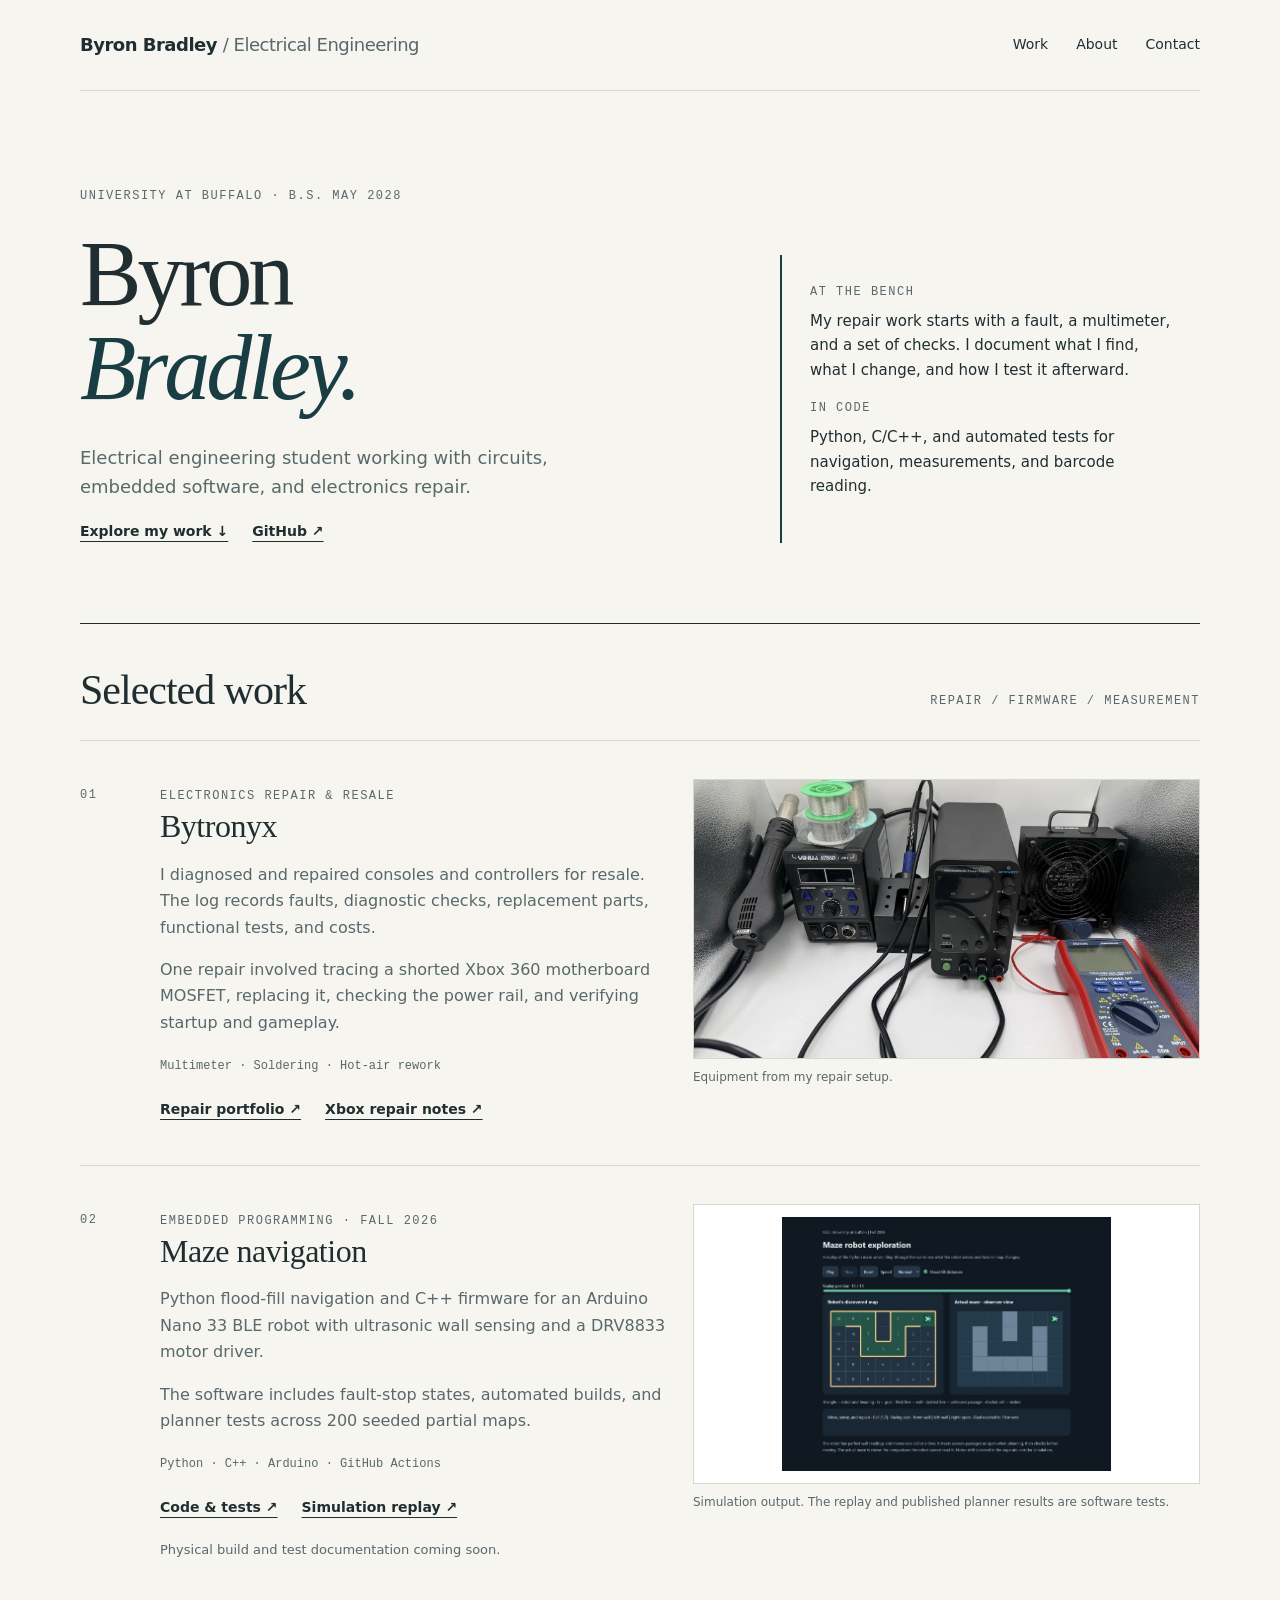
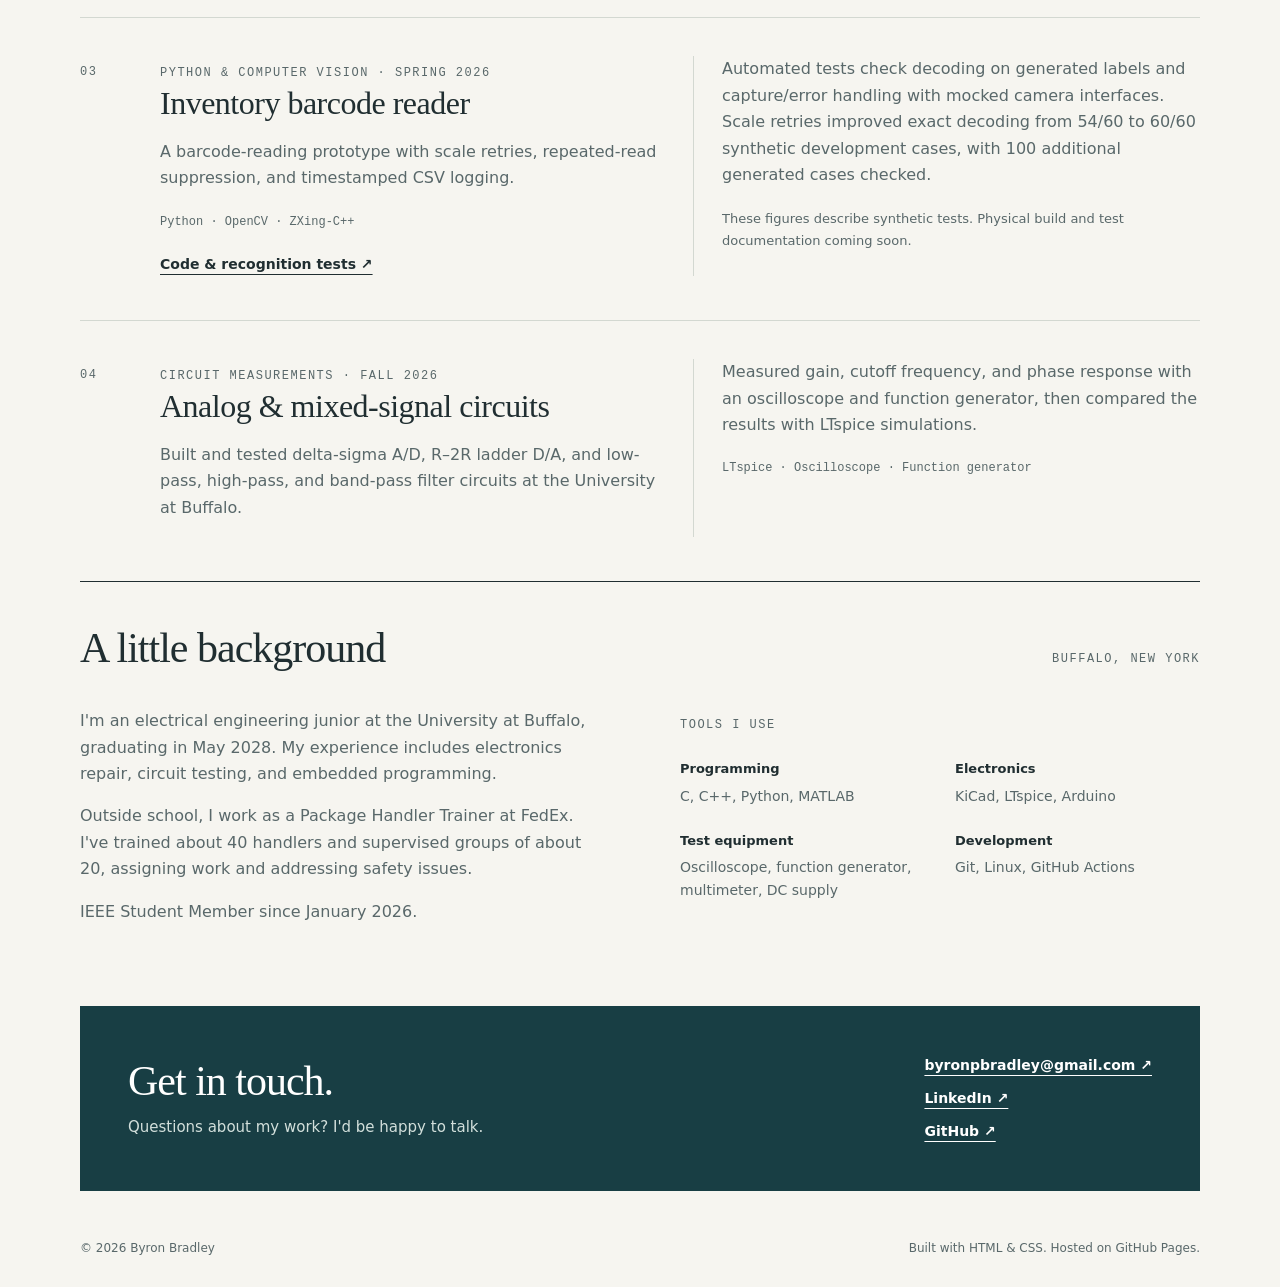
==== index.html @ ea492593 "Build personal engineering portfolio" ====
<!doctype html>
<html lang="en">
<head>
<meta charset="utf-8"><meta name="viewport" content="width=device-width,initial-scale=1">
<title>Byron Bradley | Electrical Engineering</title>
<meta name="description" content="Electrical engineering student at the University at Buffalo. Electronics repair, embedded programming, and circuit testing.">
<meta name="theme-color" content="#183e44">
<link rel="canonical" href="https://byronbradley.me/">
<link rel="icon" href="data:image/svg+xml,%3Csvg xmlns='http://www.w3.org/2000/svg' viewBox='0 0 64 64'%3E%3Crect width='64' height='64' rx='12' fill='%23183e44'/%3E%3Ctext x='10' y='44' font-family='Georgia' font-size='34' fill='%23f7f5ee'%3EBB%3C/text%3E%3C/svg%3E">
<style>
:root{--paper:#f6f5f0;--ink:#202e31;--muted:#59686a;--accent:#183e44;--line:#d3d8d1;--wash:#e7ebe3}*{box-sizing:border-box}html{scroll-behavior:smooth;scroll-padding-top:28px}body{margin:0;background:var(--paper);color:var(--ink);font:17px/1.65 system-ui,-apple-system,BlinkMacSystemFont,"Segoe UI",sans-serif}a{color:inherit;text-underline-offset:5px}a:hover{color:#477976}a:focus-visible{outline:3px solid #a26820;outline-offset:5px}img{max-width:100%;display:block}main,header,footer{width:min(1120px,calc(100% - 80px));margin:auto}.skip{position:absolute;top:-100px}.skip:focus{top:5px;background:white;padding:10px;z-index:9}header{display:flex;align-items:center;justify-content:space-between;padding:30px 0;border-bottom:1px solid var(--line)}.brand{text-decoration:none;font-weight:650;font-size:18px;letter-spacing:-.5px}.brand span{color:var(--muted);font-weight:400}nav{display:flex;gap:28px;font-size:14px}nav a{text-decoration:none}.hero{display:grid;grid-template-columns:1.2fr .8fr;gap:70px;align-items:end;padding:96px 0 80px}.eyebrow,.number,.label{font:12px/1.5 ui-monospace,SFMono-Regular,Consolas,monospace;letter-spacing:1.5px;text-transform:uppercase;color:var(--muted)}h1,h2,h3,p{margin-top:0}h1{font:normal clamp(58px,7.2vw,94px)/1.02 Georgia,serif;letter-spacing:-4px;margin:22px 0 28px}h1 em{color:var(--accent);font-weight:400}h2{font:normal 42px/1.15 Georgia,serif;letter-spacing:-1px}h3{font:normal 32px/1.2 Georgia,serif;letter-spacing:-.5px;margin-bottom:16px}.intro{max-width:530px;color:var(--muted);font-size:18px}.links{display:flex;gap:24px;flex-wrap:wrap;font-size:14px;font-weight:600}.hero-note{padding:28px;border-left:2px solid var(--accent);font-size:15px}.hero-note p{margin-bottom:16px}.hero-note .label{display:block;margin-bottom:8px}.section-head{display:flex;justify-content:space-between;align-items:baseline;gap:20px;padding:42px 0 26px;border-top:1px solid var(--ink)}.section-head h2{margin:0}.project{border-top:1px solid var(--line);padding:38px 0 44px;display:grid;grid-template-columns:54px 1fr 1fr;gap:26px}.number{padding-top:7px}.project p{color:var(--muted);font-size:16px}.project .links{color:var(--ink)}.tags{font:12px/1.8 ui-monospace,monospace;color:var(--muted);margin:20px 0}.project figure{margin:0}.project img{width:100%;height:280px;object-fit:cover;border:1px solid var(--line)}.project .simulation{object-fit:contain;background:#fff;padding:12px}figcaption{font-size:12px;color:var(--muted);margin-top:9px}.facts{background:var(--wash);padding:28px;display:flex;flex-direction:column;justify-content:center;gap:22px}.fact strong{font:normal 42px/1 Georgia,serif;display:block;margin-bottom:8px}.fact span{font-size:14px;color:var(--muted)}.project.compact{grid-template-columns:54px 1fr 1fr}.project.compact .detail{border-left:1px solid var(--line);padding-left:28px}.note{font-size:13px!important;margin-top:20px}.about-grid{display:grid;grid-template-columns:1fr 1fr;gap:80px;padding:10px 0 65px}.about-grid p{font-size:16px;color:var(--muted)}.tool-list{display:grid;grid-template-columns:1fr 1fr;gap:22px 30px;margin-top:22px}.tool-list dt{font-size:13px;font-weight:650;margin-bottom:5px}.tool-list dd{font-size:14px;color:var(--muted);margin:0}.contact{background:var(--accent);color:#fff;padding:48px;display:flex;justify-content:space-between;align-items:center;gap:30px;margin-bottom:48px}.contact h2{margin-bottom:10px}.contact p{font-size:15px;margin-bottom:0;color:#d2dfdb}.contact .links{display:grid;gap:10px}.contact a:hover{color:#cce1c9}footer{padding:0 0 28px;display:flex;justify-content:space-between;font-size:12px;color:var(--muted)}@media(max-width:760px){main,header,footer{width:calc(100% - 40px)}header{padding:22px 0}.brand span{display:none}nav{gap:16px}.hero{grid-template-columns:1fr;gap:30px;padding:60px 0 50px}h1{letter-spacing:-2.5px}.hero-note{padding:5px 0 5px 20px}.project,.project.compact{grid-template-columns:28px 1fr;gap:14px}.project figure,.project .facts,.project.compact .detail{grid-column:2}.project.compact .detail{border:0;padding:0}.project img{height:230px}.section-head{align-items:start}.section-head h2{font-size:34px}.section-head .label{font-size:10px;text-align:right}.about-grid{grid-template-columns:1fr;gap:20px}.contact{padding:28px;flex-direction:column;align-items:start}.contact .links{font-size:14px}footer{gap:16px;flex-wrap:wrap}}@media(prefers-reduced-motion:reduce){html{scroll-behavior:auto}}
</style>
</head>
<body>
<a class="skip" href="#main">Skip to content</a>
<header><a class="brand" href="#">Byron Bradley <span>/ Electrical Engineering</span></a><nav aria-label="Main navigation"><a href="#work">Work</a><a href="#about">About</a><a href="#contact">Contact</a></nav></header>
<main id="main">
<section class="hero" aria-labelledby="intro-title"><div><div class="eyebrow">University at Buffalo · B.S. May 2028</div><h1 id="intro-title">Byron<br><em>Bradley.</em></h1><p class="intro">Electrical engineering student working with circuits, embedded software, and electronics repair.</p><div class="links"><a href="#work">Explore my work ↓</a><a href="https://github.com/byronbradley">GitHub ↗</a></div></div><aside class="hero-note"><span class="label">At the bench</span><p>My repair work starts with a fault, a multimeter, and a set of checks. I document what I find, what I change, and how I test it afterward.</p><span class="label">In code</span><p>Python, C/C++, and automated tests for navigation, measurements, and barcode reading.</p></aside></section>
<section id="work" aria-labelledby="work-title"><div class="section-head"><h2 id="work-title">Selected work</h2><span class="label">Repair / Firmware / Measurement</span></div>
<article class="project"><div class="number">01</div><div><span class="label">Electronics repair & resale</span><h3>Bytronyx</h3><p>I diagnosed and repaired consoles and controllers for resale. The log records faults, diagnostic checks, replacement parts, functional tests, and costs.</p><p>One repair involved tracing a shorted Xbox 360 motherboard MOSFET, replacing it, checking the power rail, and verifying startup and gameplay.</p><div class="tags">Multimeter · Soldering · Hot-air rework</div><div class="links"><a href="https://github.com/byronbradley/bytronyx">Repair portfolio ↗</a><a href="https://github.com/byronbradley/bytronyx/blob/main/repairs/records/EX-136.md">Xbox repair notes ↗</a></div></div><figure><img src="assets/repair-bench.webp" alt="My electronics repair bench with a soldering station, hot-air equipment, bench supply, and multimeter" width="680" height="420"><figcaption>Equipment from my repair setup.</figcaption></figure></article>
<article class="project"><div class="number">02</div><div><span class="label">Embedded programming · Fall 2026</span><h3>Maze navigation</h3><p>Python flood-fill navigation and C++ firmware for an Arduino Nano 33 BLE robot with ultrasonic wall sensing and a DRV8833 motor driver.</p><p>The software includes fault-stop states, automated builds, and planner tests across 200 seeded partial maps.</p><div class="tags">Python · C++ · Arduino · GitHub Actions</div><div class="links"><a href="https://github.com/byronbradley/maze-robot">Code & tests ↗</a><a href="https://byronbradley.github.io/maze-robot/">Simulation replay ↗</a></div><p class="note">Physical build and test documentation coming soon.</p></div><figure><a href="https://byronbradley.github.io/maze-robot/" aria-label="Open the maze simulation replay"><img class="simulation" src="assets/maze-simulation.png" alt="Simulation comparing the robot's discovered maze with the reference map" width="680" height="420" loading="lazy"></a><figcaption>Simulation output. The replay and published planner results are software tests.</figcaption></figure></article>
<article class="project compact"><div class="number">03</div><div><span class="label">Python & computer vision · Spring 2026</span><h3>Inventory barcode reader</h3><p>A barcode-reading prototype with scale retries, repeated-read suppression, and timestamped CSV logging.</p><div class="tags">Python · OpenCV · ZXing-C++</div><div class="links"><a href="https://github.com/byronbradley/inventory-camera">Code & recognition tests ↗</a></div></div><div class="detail"><p>Automated tests check decoding on generated labels and capture/error handling with mocked camera interfaces. Scale retries improved exact decoding from 54/60 to 60/60 synthetic development cases, with 100 additional generated cases checked.</p><p class="note">These figures describe synthetic tests. Physical build and test documentation coming soon.</p></div></article>
<article class="project compact"><div class="number">04</div><div><span class="label">Circuit measurements · Fall 2026</span><h3>Analog & mixed-signal circuits</h3><p>Built and tested delta-sigma A/D, R–2R ladder D/A, and low-pass, high-pass, and band-pass filter circuits at the University at Buffalo.</p></div><div class="detail"><p>Measured gain, cutoff frequency, and phase response with an oscilloscope and function generator, then compared the results with LTspice simulations.</p><div class="tags">LTspice · Oscilloscope · Function generator</div></div></article>
</section>
<section id="about" aria-labelledby="about-title"><div class="section-head"><h2 id="about-title">A little background</h2><span class="label">Buffalo, New York</span></div><div class="about-grid"><div><p>I'm an electrical engineering junior at the University at Buffalo, graduating in May 2028. My experience includes electronics repair, circuit testing, and embedded programming.</p><p>Outside school, I work as a Package Handler Trainer at FedEx. I've trained about 40 handlers and supervised groups of about 20, assigning work and addressing safety issues.</p><p>IEEE Student Member since January 2026.</p></div><div><span class="label">Tools I use</span><dl class="tool-list"><div><dt>Programming</dt><dd>C, C++, Python, MATLAB</dd></div><div><dt>Electronics</dt><dd>KiCad, LTspice, Arduino</dd></div><div><dt>Test equipment</dt><dd>Oscilloscope, function generator, multimeter, DC supply</dd></div><div><dt>Development</dt><dd>Git, Linux, GitHub Actions</dd></div></dl></div></div></section>
<section class="contact" id="contact" aria-labelledby="contact-title"><div><h2 id="contact-title">Get in touch.</h2><p>Questions about my work? I'd be happy to talk.</p></div><div class="links"><a href="mailto:byronpbradley@gmail.com">byronpbradley@gmail.com ↗</a><a href="https://www.linkedin.com/in/byronpbradley/">LinkedIn ↗</a><a href="https://github.com/byronbradley">GitHub ↗</a></div></section>
</main><footer><span>© 2026 Byron Bradley</span><span>Built with HTML & CSS. Hosted on GitHub Pages.</span></footer>
</body></html>
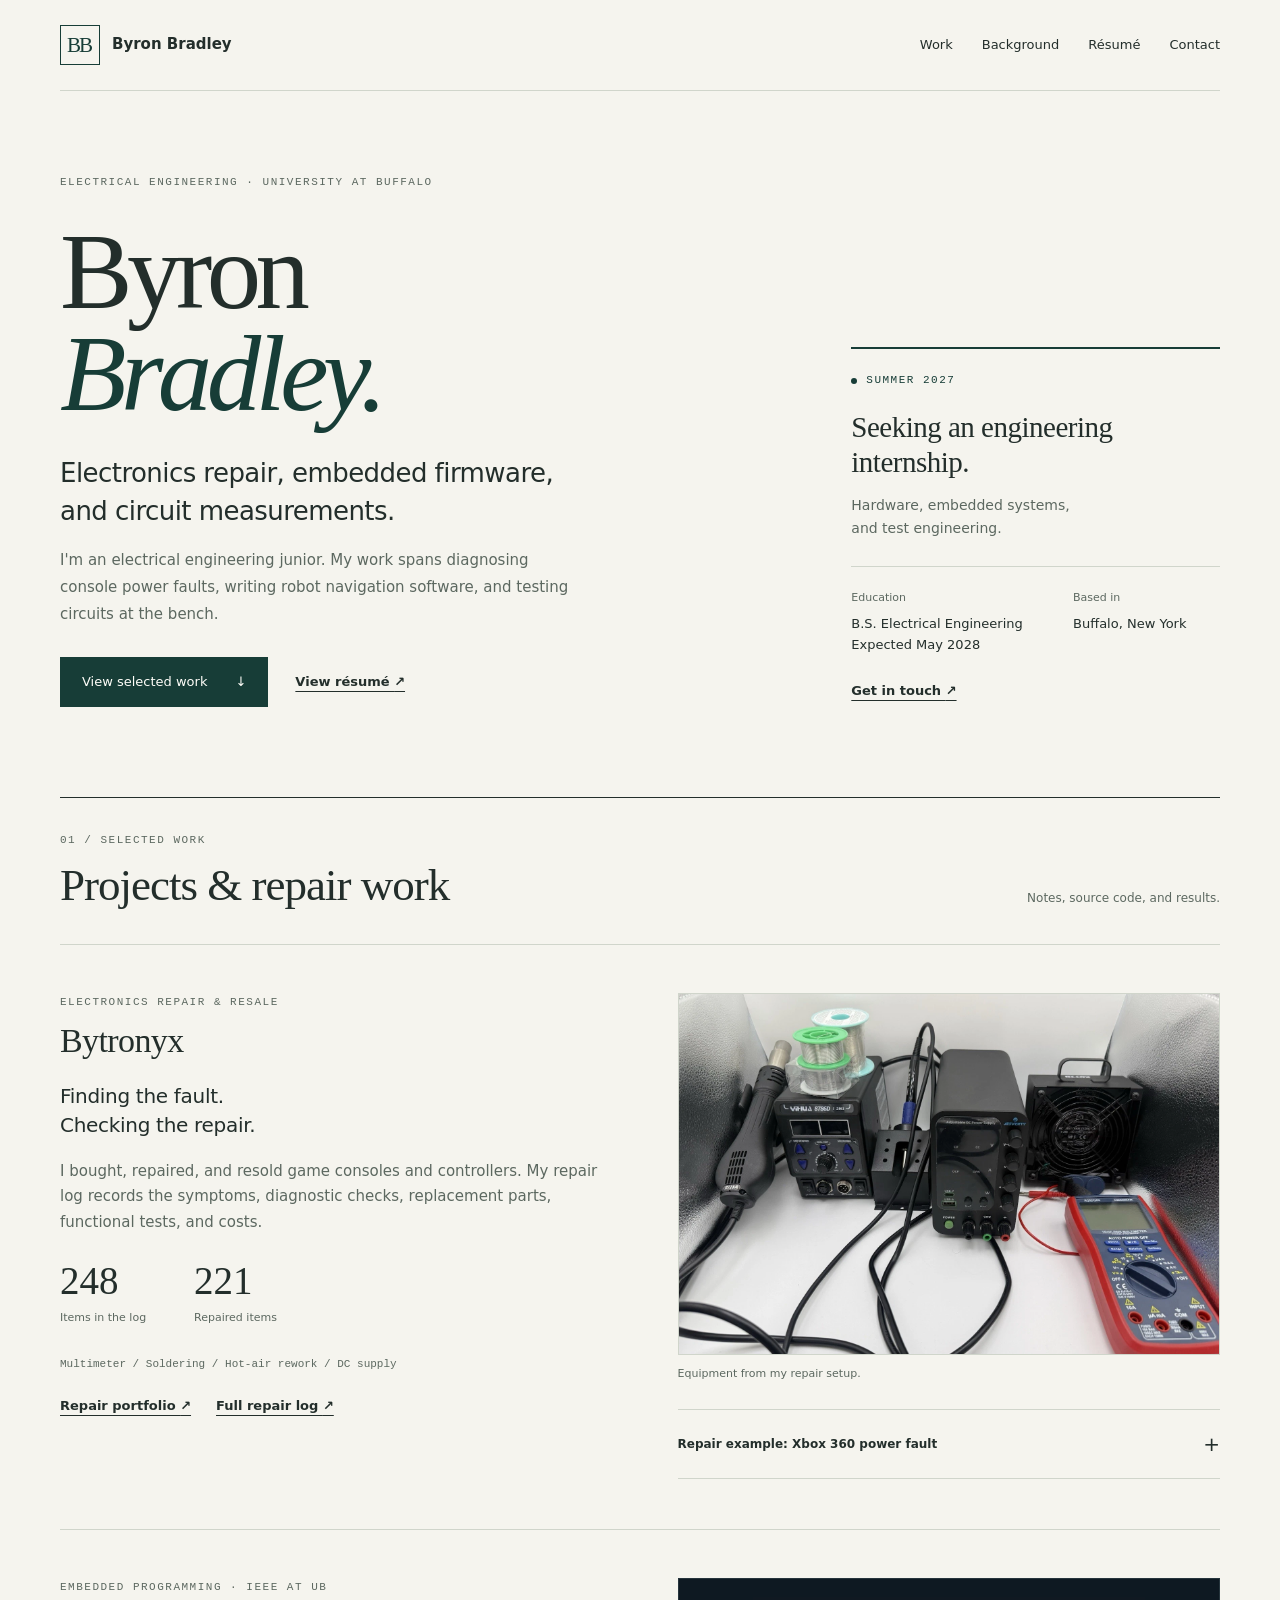
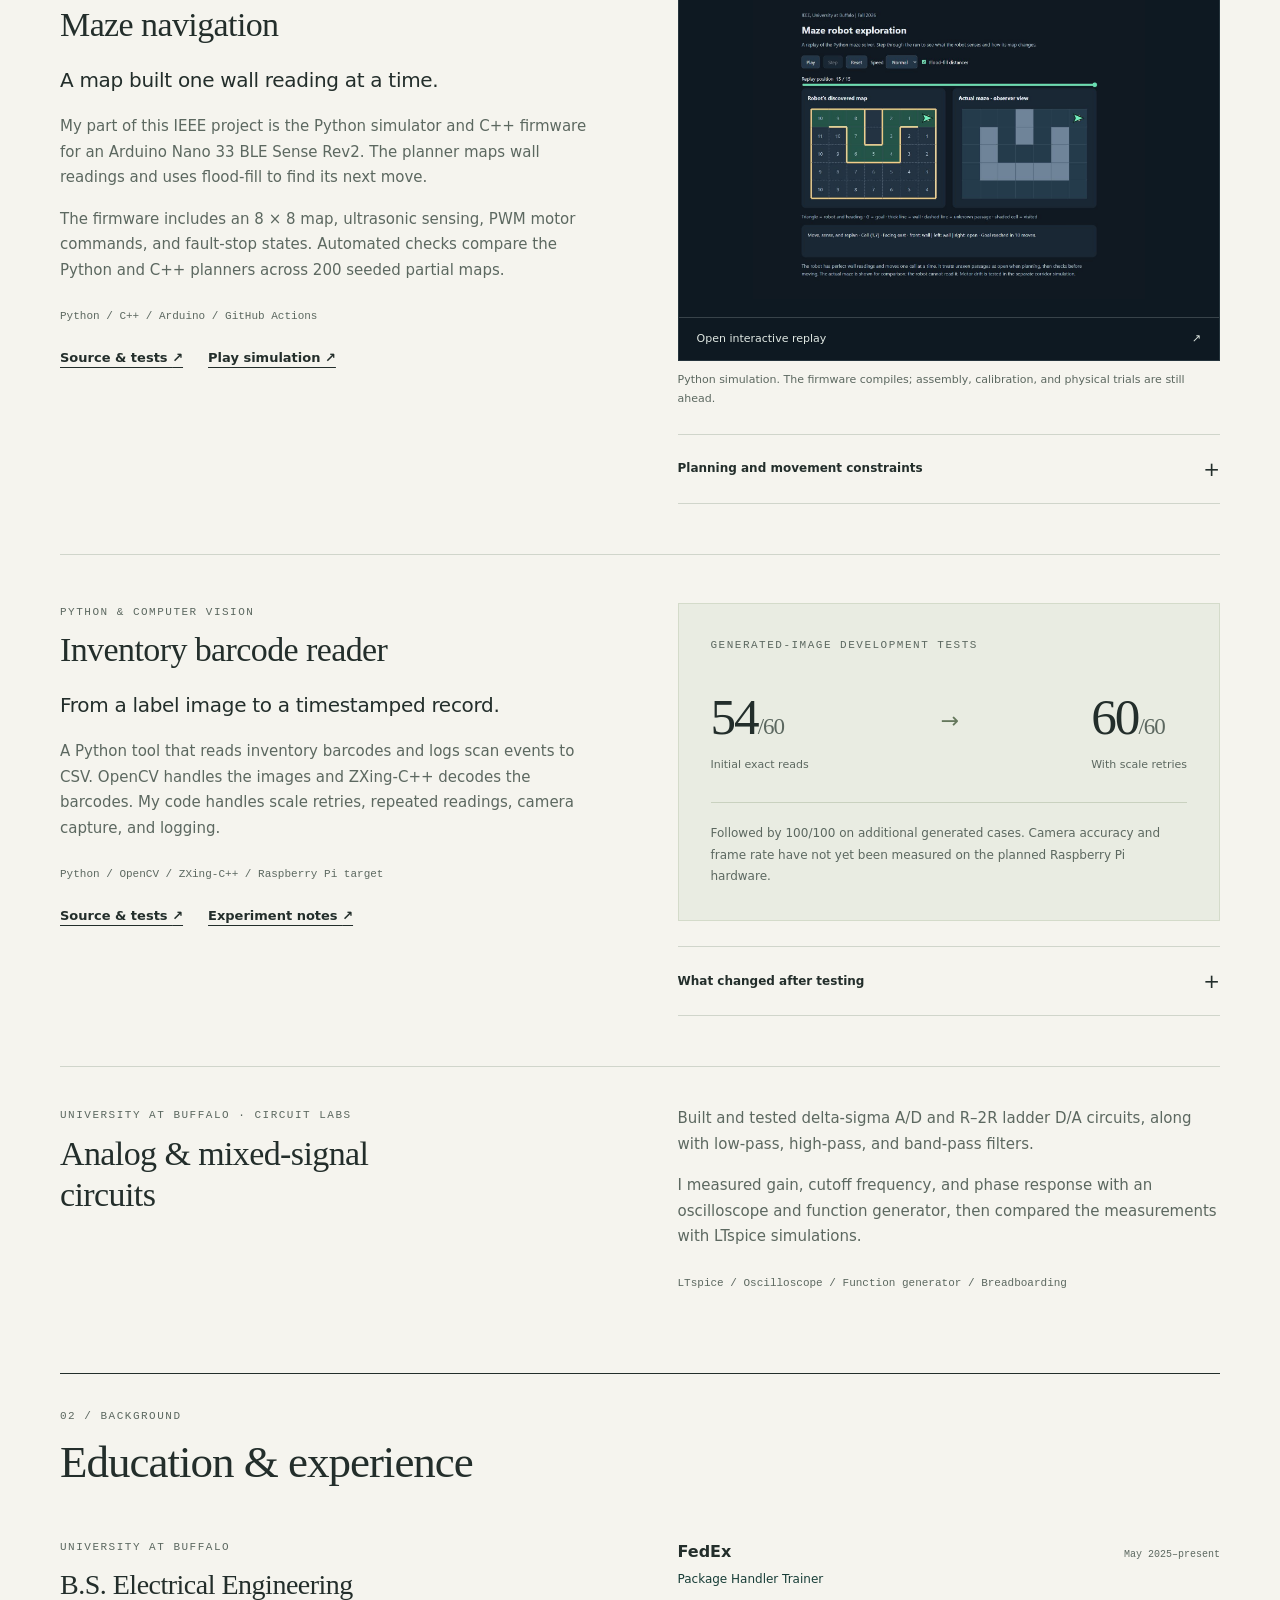
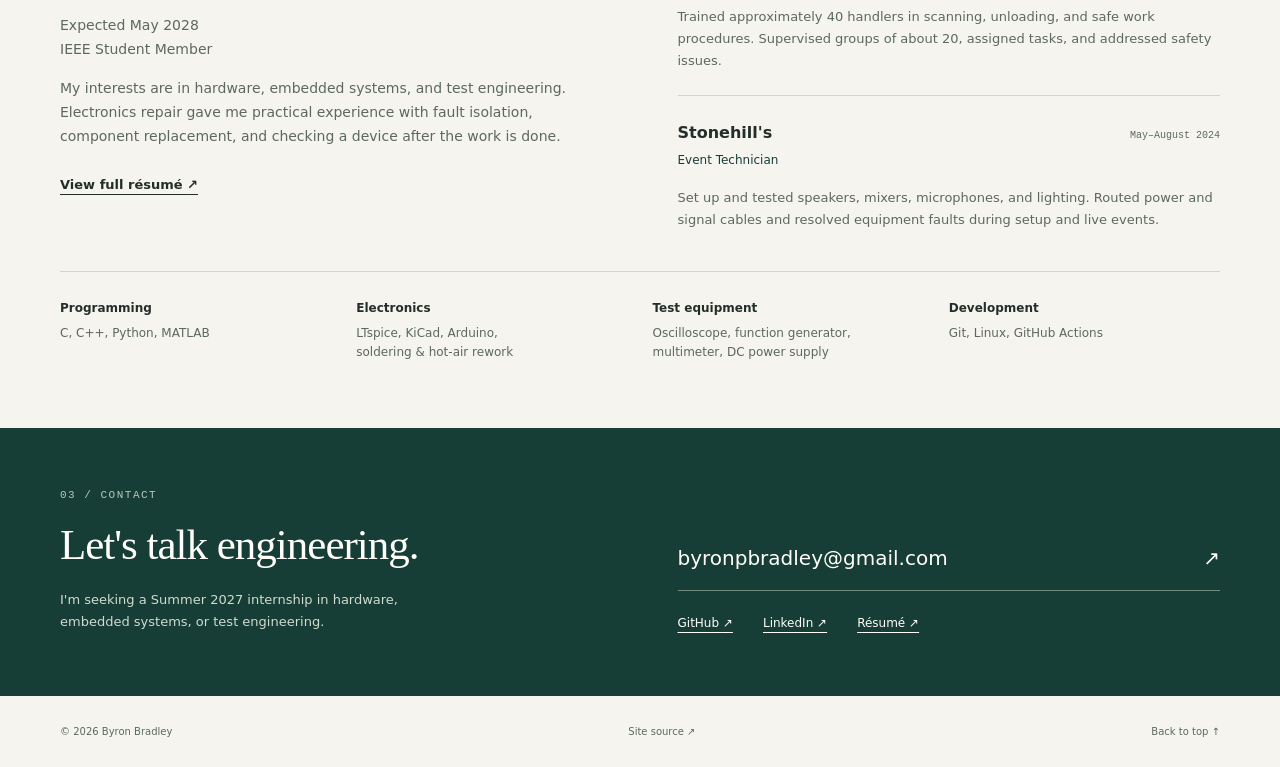
==== commit 8e9c4470: "Refine engineering portfolio with project evidence and public resume" ====
--- a/index.html
+++ b/index.html
@@ -1,28 +1,73 @@
 <!doctype html>
 <html lang="en">
 <head>
-<meta charset="utf-8"><meta name="viewport" content="width=device-width,initial-scale=1">
-<title>Byron Bradley | Electrical Engineering</title>
-<meta name="description" content="Electrical engineering student at the University at Buffalo. Electronics repair, embedded programming, and circuit testing.">
-<meta name="theme-color" content="#183e44">
-<link rel="canonical" href="https://byronbradley.me/">
-<link rel="icon" href="data:image/svg+xml,%3Csvg xmlns='http://www.w3.org/2000/svg' viewBox='0 0 64 64'%3E%3Crect width='64' height='64' rx='12' fill='%23183e44'/%3E%3Ctext x='10' y='44' font-family='Georgia' font-size='34' fill='%23f7f5ee'%3EBB%3C/text%3E%3C/svg%3E">
-<style>
-:root{--paper:#f6f5f0;--ink:#202e31;--muted:#59686a;--accent:#183e44;--line:#d3d8d1;--wash:#e7ebe3}*{box-sizing:border-box}html{scroll-behavior:smooth;scroll-padding-top:28px}body{margin:0;background:var(--paper);color:var(--ink);font:17px/1.65 system-ui,-apple-system,BlinkMacSystemFont,"Segoe UI",sans-serif}a{color:inherit;text-underline-offset:5px}a:hover{color:#477976}a:focus-visible{outline:3px solid #a26820;outline-offset:5px}img{max-width:100%;display:block}main,header,footer{width:min(1120px,calc(100% - 80px));margin:auto}.skip{position:absolute;top:-100px}.skip:focus{top:5px;background:white;padding:10px;z-index:9}header{display:flex;align-items:center;justify-content:space-between;padding:30px 0;border-bottom:1px solid var(--line)}.brand{text-decoration:none;font-weight:650;font-size:18px;letter-spacing:-.5px}.brand span{color:var(--muted);font-weight:400}nav{display:flex;gap:28px;font-size:14px}nav a{text-decoration:none}.hero{display:grid;grid-template-columns:1.2fr .8fr;gap:70px;align-items:end;padding:96px 0 80px}.eyebrow,.number,.label{font:12px/1.5 ui-monospace,SFMono-Regular,Consolas,monospace;letter-spacing:1.5px;text-transform:uppercase;color:var(--muted)}h1,h2,h3,p{margin-top:0}h1{font:normal clamp(58px,7.2vw,94px)/1.02 Georgia,serif;letter-spacing:-4px;margin:22px 0 28px}h1 em{color:var(--accent);font-weight:400}h2{font:normal 42px/1.15 Georgia,serif;letter-spacing:-1px}h3{font:normal 32px/1.2 Georgia,serif;letter-spacing:-.5px;margin-bottom:16px}.intro{max-width:530px;color:var(--muted);font-size:18px}.links{display:flex;gap:24px;flex-wrap:wrap;font-size:14px;font-weight:600}.hero-note{padding:28px;border-left:2px solid var(--accent);font-size:15px}.hero-note p{margin-bottom:16px}.hero-note .label{display:block;margin-bottom:8px}.section-head{display:flex;justify-content:space-between;align-items:baseline;gap:20px;padding:42px 0 26px;border-top:1px solid var(--ink)}.section-head h2{margin:0}.project{border-top:1px solid var(--line);padding:38px 0 44px;display:grid;grid-template-columns:54px 1fr 1fr;gap:26px}.number{padding-top:7px}.project p{color:var(--muted);font-size:16px}.project .links{color:var(--ink)}.tags{font:12px/1.8 ui-monospace,monospace;color:var(--muted);margin:20px 0}.project figure{margin:0}.project img{width:100%;height:280px;object-fit:cover;border:1px solid var(--line)}.project .simulation{object-fit:contain;background:#fff;padding:12px}figcaption{font-size:12px;color:var(--muted);margin-top:9px}.facts{background:var(--wash);padding:28px;display:flex;flex-direction:column;justify-content:center;gap:22px}.fact strong{font:normal 42px/1 Georgia,serif;display:block;margin-bottom:8px}.fact span{font-size:14px;color:var(--muted)}.project.compact{grid-template-columns:54px 1fr 1fr}.project.compact .detail{border-left:1px solid var(--line);padding-left:28px}.note{font-size:13px!important;margin-top:20px}.about-grid{display:grid;grid-template-columns:1fr 1fr;gap:80px;padding:10px 0 65px}.about-grid p{font-size:16px;color:var(--muted)}.tool-list{display:grid;grid-template-columns:1fr 1fr;gap:22px 30px;margin-top:22px}.tool-list dt{font-size:13px;font-weight:650;margin-bottom:5px}.tool-list dd{font-size:14px;color:var(--muted);margin:0}.contact{background:var(--accent);color:#fff;padding:48px;display:flex;justify-content:space-between;align-items:center;gap:30px;margin-bottom:48px}.contact h2{margin-bottom:10px}.contact p{font-size:15px;margin-bottom:0;color:#d2dfdb}.contact .links{display:grid;gap:10px}.contact a:hover{color:#cce1c9}footer{padding:0 0 28px;display:flex;justify-content:space-between;font-size:12px;color:var(--muted)}@media(max-width:760px){main,header,footer{width:calc(100% - 40px)}header{padding:22px 0}.brand span{display:none}nav{gap:16px}.hero{grid-template-columns:1fr;gap:30px;padding:60px 0 50px}h1{letter-spacing:-2.5px}.hero-note{padding:5px 0 5px 20px}.project,.project.compact{grid-template-columns:28px 1fr;gap:14px}.project figure,.project .facts,.project.compact .detail{grid-column:2}.project.compact .detail{border:0;padding:0}.project img{height:230px}.section-head{align-items:start}.section-head h2{font-size:34px}.section-head .label{font-size:10px;text-align:right}.about-grid{grid-template-columns:1fr;gap:20px}.contact{padding:28px;flex-direction:column;align-items:start}.contact .links{font-size:14px}footer{gap:16px;flex-wrap:wrap}}@media(prefers-reduced-motion:reduce){html{scroll-behavior:auto}}
-</style>
+  <meta charset="utf-8">
+  <meta name="viewport" content="width=device-width, initial-scale=1">
+  <title>Byron Bradley | Electrical Engineering</title>
+  <meta name="description" content="Byron Bradley, electrical engineering student at the University at Buffalo. Electronics repair, embedded firmware, and circuit measurements. Seeking a Summer 2027 internship.">
+  <meta name="theme-color" content="#173d37">
+  <meta property="og:type" content="website">
+  <meta property="og:title" content="Byron Bradley | Electrical Engineering">
+  <meta property="og:description" content="Electronics repair, embedded firmware, and circuit measurements. University at Buffalo, B.S. expected May 2028.">
+  <meta property="og:url" content="https://byronbradley.me/">
+  <meta property="og:image" content="https://byronbradley.me/assets/repair-bench.webp">
+  <meta property="og:image:alt" content="Byron Bradley's electronics repair equipment">
+  <link rel="canonical" href="https://byronbradley.me/">
+  <link rel="icon" href="assets/favicon.svg" type="image/svg+xml">
+  <link rel="stylesheet" href="styles.css">
 </head>
 <body>
-<a class="skip" href="#main">Skip to content</a>
-<header><a class="brand" href="#">Byron Bradley <span>/ Electrical Engineering</span></a><nav aria-label="Main navigation"><a href="#work">Work</a><a href="#about">About</a><a href="#contact">Contact</a></nav></header>
-<main id="main">
-<section class="hero" aria-labelledby="intro-title"><div><div class="eyebrow">University at Buffalo · B.S. May 2028</div><h1 id="intro-title">Byron<br><em>Bradley.</em></h1><p class="intro">Electrical engineering student working with circuits, embedded software, and electronics repair.</p><div class="links"><a href="#work">Explore my work ↓</a><a href="https://github.com/byronbradley">GitHub ↗</a></div></div><aside class="hero-note"><span class="label">At the bench</span><p>My repair work starts with a fault, a multimeter, and a set of checks. I document what I find, what I change, and how I test it afterward.</p><span class="label">In code</span><p>Python, C/C++, and automated tests for navigation, measurements, and barcode reading.</p></aside></section>
-<section id="work" aria-labelledby="work-title"><div class="section-head"><h2 id="work-title">Selected work</h2><span class="label">Repair / Firmware / Measurement</span></div>
-<article class="project"><div class="number">01</div><div><span class="label">Electronics repair & resale</span><h3>Bytronyx</h3><p>I diagnosed and repaired consoles and controllers for resale. The log records faults, diagnostic checks, replacement parts, functional tests, and costs.</p><p>One repair involved tracing a shorted Xbox 360 motherboard MOSFET, replacing it, checking the power rail, and verifying startup and gameplay.</p><div class="tags">Multimeter · Soldering · Hot-air rework</div><div class="links"><a href="https://github.com/byronbradley/bytronyx">Repair portfolio ↗</a><a href="https://github.com/byronbradley/bytronyx/blob/main/repairs/records/EX-136.md">Xbox repair notes ↗</a></div></div><figure><img src="assets/repair-bench.webp" alt="My electronics repair bench with a soldering station, hot-air equipment, bench supply, and multimeter" width="680" height="420"><figcaption>Equipment from my repair setup.</figcaption></figure></article>
-<article class="project"><div class="number">02</div><div><span class="label">Embedded programming · Fall 2026</span><h3>Maze navigation</h3><p>Python flood-fill navigation and C++ firmware for an Arduino Nano 33 BLE robot with ultrasonic wall sensing and a DRV8833 motor driver.</p><p>The software includes fault-stop states, automated builds, and planner tests across 200 seeded partial maps.</p><div class="tags">Python · C++ · Arduino · GitHub Actions</div><div class="links"><a href="https://github.com/byronbradley/maze-robot">Code & tests ↗</a><a href="https://byronbradley.github.io/maze-robot/">Simulation replay ↗</a></div><p class="note">Physical build and test documentation coming soon.</p></div><figure><a href="https://byronbradley.github.io/maze-robot/" aria-label="Open the maze simulation replay"><img class="simulation" src="assets/maze-simulation.png" alt="Simulation comparing the robot's discovered maze with the reference map" width="680" height="420" loading="lazy"></a><figcaption>Simulation output. The replay and published planner results are software tests.</figcaption></figure></article>
-<article class="project compact"><div class="number">03</div><div><span class="label">Python & computer vision · Spring 2026</span><h3>Inventory barcode reader</h3><p>A barcode-reading prototype with scale retries, repeated-read suppression, and timestamped CSV logging.</p><div class="tags">Python · OpenCV · ZXing-C++</div><div class="links"><a href="https://github.com/byronbradley/inventory-camera">Code & recognition tests ↗</a></div></div><div class="detail"><p>Automated tests check decoding on generated labels and capture/error handling with mocked camera interfaces. Scale retries improved exact decoding from 54/60 to 60/60 synthetic development cases, with 100 additional generated cases checked.</p><p class="note">These figures describe synthetic tests. Physical build and test documentation coming soon.</p></div></article>
-<article class="project compact"><div class="number">04</div><div><span class="label">Circuit measurements · Fall 2026</span><h3>Analog & mixed-signal circuits</h3><p>Built and tested delta-sigma A/D, R–2R ladder D/A, and low-pass, high-pass, and band-pass filter circuits at the University at Buffalo.</p></div><div class="detail"><p>Measured gain, cutoff frequency, and phase response with an oscilloscope and function generator, then compared the results with LTspice simulations.</p><div class="tags">LTspice · Oscilloscope · Function generator</div></div></article>
-</section>
-<section id="about" aria-labelledby="about-title"><div class="section-head"><h2 id="about-title">A little background</h2><span class="label">Buffalo, New York</span></div><div class="about-grid"><div><p>I'm an electrical engineering junior at the University at Buffalo, graduating in May 2028. My experience includes electronics repair, circuit testing, and embedded programming.</p><p>Outside school, I work as a Package Handler Trainer at FedEx. I've trained about 40 handlers and supervised groups of about 20, assigning work and addressing safety issues.</p><p>IEEE Student Member since January 2026.</p></div><div><span class="label">Tools I use</span><dl class="tool-list"><div><dt>Programming</dt><dd>C, C++, Python, MATLAB</dd></div><div><dt>Electronics</dt><dd>KiCad, LTspice, Arduino</dd></div><div><dt>Test equipment</dt><dd>Oscilloscope, function generator, multimeter, DC supply</dd></div><div><dt>Development</dt><dd>Git, Linux, GitHub Actions</dd></div></dl></div></div></section>
-<section class="contact" id="contact" aria-labelledby="contact-title"><div><h2 id="contact-title">Get in touch.</h2><p>Questions about my work? I'd be happy to talk.</p></div><div class="links"><a href="mailto:byronpbradley@gmail.com">byronpbradley@gmail.com ↗</a><a href="https://www.linkedin.com/in/byronpbradley/">LinkedIn ↗</a><a href="https://github.com/byronbradley">GitHub ↗</a></div></section>
-</main><footer><span>© 2026 Byron Bradley</span><span>Built with HTML & CSS. Hosted on GitHub Pages.</span></footer>
-</body></html>
+  <a class="skip" href="#main">Skip to content</a>
+  <header class="site-header wrap">
+    <a class="brand" href="./" aria-label="Byron Bradley, home"><span class="monogram" aria-hidden="true">BB</span><span>Byron Bradley</span></a>
+    <nav aria-label="Main navigation"><a href="#work">Work</a><a href="#background">Background</a><a href="resume.html">Résumé</a><a href="#contact">Contact</a></nav>
+  </header>
+  <main id="main">
+    <section class="hero wrap" aria-labelledby="intro-title">
+      <div class="hero-main">
+        <p class="eyebrow">Electrical engineering · University at Buffalo</p>
+        <h1 id="intro-title">Byron<br><em>Bradley.</em></h1>
+        <p class="intro">Electronics repair, embedded firmware,<br class="desktop-break"> and circuit measurements.</p>
+        <p class="hero-description">I'm an electrical engineering junior. My work spans diagnosing console power faults, writing robot navigation software, and testing circuits at the bench.</p>
+        <div class="actions"><a class="button" href="#work">View selected work <span aria-hidden="true">↓</span></a><a class="text-link" href="resume.html">View résumé <span aria-hidden="true">↗</span></a></div>
+      </div>
+      <aside class="hero-aside" aria-label="Education and availability">
+        <p class="label availability"><span aria-hidden="true"></span>Summer 2027</p>
+        <h2>Seeking an engineering internship.</h2>
+        <p>Hardware, embedded systems,<br>and test engineering.</p>
+        <dl class="hero-facts"><div><dt>Education</dt><dd>B.S. Electrical Engineering<br>Expected May 2028</dd></div><div><dt>Based in</dt><dd>Buffalo, New York</dd></div></dl>
+        <a class="text-link" href="mailto:byronpbradley@gmail.com">Get in touch <span aria-hidden="true">↗</span></a>
+      </aside>
+    </section>
+    <section class="work wrap" id="work" aria-labelledby="work-title">
+      <div class="section-heading"><div><p class="eyebrow">01 / Selected work</p><h2 id="work-title">Projects & repair work</h2></div><p>Notes, source code, and results.</p></div>
+      <article class="project project-feature" aria-labelledby="repair-title">
+        <div class="project-copy">
+          <p class="label">Electronics repair & resale</p><h3 id="repair-title">Bytronyx</h3>
+          <p class="project-intro">Finding the fault.<br>Checking the repair.</p>
+          <p>I bought, repaired, and resold game consoles and controllers. My repair log records the symptoms, diagnostic checks, replacement parts, functional tests, and costs.</p>
+          <dl class="repair-counts"><div><dt>Items in the log</dt><dd>248</dd></div><div><dt>Repaired items</dt><dd>221</dd></div></dl>
+          <p class="tools">Multimeter / Soldering / Hot-air rework / DC supply</p>
+          <div class="project-links"><a href="https://github.com/byronbradley/bytronyx">Repair portfolio <span aria-hidden="true">↗</span></a><a href="https://github.com/byronbradley/bytronyx/blob/main/repairs/README.md">Full repair log <span aria-hidden="true">↗</span></a></div>
+        </div>
+        <div class="project-evidence">
+          <figure><img class="bench-photo" src="assets/repair-bench.webp" alt="Soldering and hot-air station, DC supply, and multimeter from my electronics repair setup" width="680" height="420" fetchpriority="high"><figcaption>Equipment from my repair setup.</figcaption></figure>
+          <details class="case-note"><summary>Repair example: Xbox 360 power fault <span aria-hidden="true">+</span></summary><div class="case-body"><p>The console would not boot and reported error 0001. A known working power supply produced the same fault. I found a drain-to-source short on a MOSFET in the motherboard voltage regulator.</p><p>After replacing the MOSFET, I checked that the short was gone and measured 12.1 V on the 12 V input rail with the console running. Startup and gameplay checks did not reproduce the fault.</p><a class="text-link" href="https://github.com/byronbradley/bytronyx/blob/main/repairs/records/EX-136.md">Read repair record EX-136 <span aria-hidden="true">↗</span></a></div></details>
+        </div>
+      </article>
+      <article class="project" aria-labelledby="maze-title">
+        <div class="project-copy"><p class="label">Embedded programming · IEEE at UB</p><h3 id="maze-title">Maze navigation</h3><p class="project-intro">A map built one wall reading at a time.</p><p>My part of this IEEE project is the Python simulator and C++ firmware for an Arduino Nano 33 BLE Sense Rev2. The planner maps wall readings and uses flood-fill to find its next move.</p><p>The firmware includes an 8 × 8 map, ultrasonic sensing, PWM motor commands, and fault-stop states. Automated checks compare the Python and C++ planners across 200 seeded partial maps.</p><p class="tools">Python / C++ / Arduino / GitHub Actions</p><div class="project-links"><a href="https://github.com/byronbradley/maze-robot">Source & tests <span aria-hidden="true">↗</span></a><a href="https://byronbradley.github.io/maze-robot/">Play simulation <span aria-hidden="true">↗</span></a></div></div>
+        <div class="project-evidence"><figure class="simulation-figure"><a class="simulation-link" href="https://byronbradley.github.io/maze-robot/" aria-label="Open the interactive maze simulation"><img src="assets/maze-simulation.png" alt="Maze simulation showing the robot's discovered map beside the reference maze" width="680" height="420" loading="lazy"><span class="image-action">Open interactive replay <span aria-hidden="true">↗</span></span></a><figcaption>Python simulation. The firmware compiles; assembly, calibration, and physical trials are still ahead.</figcaption></figure><details class="case-note"><summary>Planning and movement constraints <span aria-hidden="true">+</span></summary><div class="case-body"><p>Unseen passages count as open for planning, but the robot must confirm an opening before moving through it. Each wall update is mirrored in the neighboring cell.</p><p>Physical moves use timers. Wheel slip, load, and battery voltage can change the distance traveled. Motion stays disabled until the timing constants have been measured and calibration is enabled.</p><a class="text-link" href="https://github.com/byronbradley/maze-robot/blob/main/docs/design-decisions.md">Read the design notes <span aria-hidden="true">↗</span></a></div></details></div>
+      </article>
+      <article class="project" aria-labelledby="barcode-title">
+        <div class="project-copy"><p class="label">Python & computer vision</p><h3 id="barcode-title">Inventory barcode reader</h3><p class="project-intro">From a label image to a timestamped record.</p><p>A Python tool that reads inventory barcodes and logs scan events to CSV. OpenCV handles the images and ZXing-C++ decodes the barcodes. My code handles scale retries, repeated readings, camera capture, and logging.</p><p class="tools">Python / OpenCV / ZXing-C++ / Raspberry Pi target</p><div class="project-links"><a href="https://github.com/byronbradley/inventory-camera">Source & tests <span aria-hidden="true">↗</span></a><a href="https://github.com/byronbradley/inventory-camera/blob/main/docs/recognition-results.md">Experiment notes <span aria-hidden="true">↗</span></a></div></div>
+        <div class="project-evidence"><div class="results-panel"><p class="label">Generated-image development tests</p><div class="test-result"><div><span class="result-number">54<span>/60</span></span><span class="result-label">Initial exact reads</span></div><span class="result-arrow" aria-hidden="true">→</span><div><span class="result-number">60<span>/60</span></span><span class="result-label">With scale retries</span></div></div><p>Followed by 100/100 on additional generated cases. Camera accuracy and frame rate have not yet been measured on the planned Raspberry Pi hardware.</p></div><details class="case-note"><summary>What changed after testing <span aria-hidden="true">+</span></summary><div class="case-body"><p>The initial decoder missed five test images and returned an extra candidate on one. I added retries at 2× and 3× image size, then a second-scale check when a frame produced multiple candidates.</p><p>Retries take more processing time, and confirmation can discard a real label. Physical trials will need to measure those tradeoffs with glare, focus, distance, and motion blur.</p></div></details></div>
+      </article>
+      <article class="lab-project" aria-labelledby="circuits-title"><div><p class="label">University at Buffalo · Circuit labs</p><h3 id="circuits-title">Analog & mixed-signal circuits</h3></div><div><p>Built and tested delta-sigma A/D and R–2R ladder D/A circuits, along with low-pass, high-pass, and band-pass filters.</p><p>I measured gain, cutoff frequency, and phase response with an oscilloscope and function generator, then compared the measurements with LTspice simulations.</p><p class="tools">LTspice / Oscilloscope / Function generator / Breadboarding</p></div></article>
+    </section>
+    <section class="background wrap" id="background" aria-labelledby="background-title"><div class="section-heading"><div><p class="eyebrow">02 / Background</p><h2 id="background-title">Education & experience</h2></div></div><div class="background-grid"><div class="education"><p class="label">University at Buffalo</p><h3>B.S. Electrical Engineering</h3><p>Expected May 2028<br>IEEE Student Member</p><p>My interests are in hardware, embedded systems, and test engineering. Electronics repair gave me practical experience with fault isolation, component replacement, and checking a device after the work is done.</p><a class="text-link" href="resume.html">View full résumé <span aria-hidden="true">↗</span></a></div><div class="experience-list"><article><div class="experience-heading"><h3>FedEx</h3><span>May 2025–present</span></div><p class="role">Package Handler Trainer</p><p>Trained approximately 40 handlers in scanning, unloading, and safe work procedures. Supervised groups of about 20, assigned tasks, and addressed safety issues.</p></article><article><div class="experience-heading"><h3>Stonehill's</h3><span>May–August 2024</span></div><p class="role">Event Technician</p><p>Set up and tested speakers, mixers, microphones, and lighting. Routed power and signal cables and resolved equipment faults during setup and live events.</p></article></div></div><dl class="tool-list"><div><dt>Programming</dt><dd>C, C++, Python, MATLAB</dd></div><div><dt>Electronics</dt><dd>LTspice, KiCad, Arduino,<br>soldering & hot-air rework</dd></div><div><dt>Test equipment</dt><dd>Oscilloscope, function generator,<br>multimeter, DC power supply</dd></div><div><dt>Development</dt><dd>Git, Linux, GitHub Actions</dd></div></dl></section>
+    <section class="contact" id="contact" aria-labelledby="contact-title"><div class="wrap contact-grid"><div><p class="eyebrow">03 / Contact</p><h2 id="contact-title">Let's talk engineering.</h2><p>I'm seeking a Summer 2027 internship in hardware,<br class="desktop-break"> embedded systems, or test engineering.</p></div><div class="contact-links"><a class="contact-email" href="mailto:byronpbradley@gmail.com">byronpbradley@gmail.com <span aria-hidden="true">↗</span></a><div><a href="https://github.com/byronbradley">GitHub <span aria-hidden="true">↗</span></a><a href="https://www.linkedin.com/in/byronpbradley/">LinkedIn <span aria-hidden="true">↗</span></a><a href="resume.html">Résumé <span aria-hidden="true">↗</span></a></div></div></div></section>
+  </main>
+  <footer class="site-footer wrap"><span>© 2026 Byron Bradley</span><a href="https://github.com/byronbradley/byronbradley.github.io">Site source <span aria-hidden="true">↗</span></a><a href="#main">Back to top <span aria-hidden="true">↑</span></a></footer>
+</body>
+</html>
--- a/styles.css
+++ b/styles.css
@@ -0,0 +1,156 @@
+:root { --paper:#f5f4ee; --white:#fffef9; --ink:#232e2b; --muted:#5c6860; --accent:#173d37; --line:#d0d5cb; --wash:#e9ece2; }
+* { box-sizing:border-box; }
+html { scroll-behavior:smooth; scroll-padding-top:24px; }
+body { margin:0; background:var(--paper); color:var(--ink); font:16px/1.7 system-ui,-apple-system,BlinkMacSystemFont,"Segoe UI",sans-serif; -webkit-font-smoothing:antialiased; }
+::selection { background:#d6dfb8; color:var(--accent); }
+a { color:inherit; text-underline-offset:5px; text-decoration-thickness:1px; }
+a:hover { color:#46643b; }
+a:focus-visible,summary:focus-visible,button:focus-visible { outline:3px solid #9a5b12; outline-offset:6px; }
+img { display:block; max-width:100%; height:auto; }
+h1,h2,h3,p,figure { margin:0; }
+p + p { margin-top:16px; }
+.wrap { width:min(1160px,calc(100% - 88px)); margin-inline:auto; }
+.skip { position:absolute; top:-100px; left:20px; z-index:10; padding:10px 20px; background:white; }
+.skip:focus { top:8px; }
+.site-header { display:flex; justify-content:space-between; align-items:center; gap:24px; padding:25px 0; border-bottom:1px solid var(--line); }
+.brand { display:flex; gap:12px; align-items:center; font-weight:650; text-decoration:none; font-size:15px; }
+.monogram { font:21px/1 Georgia,serif; border:1px solid var(--accent); width:40px; height:40px; display:grid; place-items:center; letter-spacing:-2px; padding-right:2px; color:var(--accent); }
+nav { display:flex; gap:29px; font-size:13px; }
+nav a { text-decoration:none; }
+nav a:hover { text-decoration:underline; }
+.eyebrow,.label,.tools { font-family:ui-monospace,SFMono-Regular,Consolas,monospace; }
+.eyebrow,.label { font-size:11px; font-weight:400; line-height:1.7; text-transform:uppercase; letter-spacing:1.5px; color:var(--muted); }
+.hero { padding:82px 0 90px; display:grid; grid-template-columns:1.5fr .8fr; gap:100px; align-items:end; }
+h1 { font:400 clamp(76px,8.5vw,116px)/.94 Georgia,"Times New Roman",serif; letter-spacing:-5.5px; margin:29px 0 30px; }
+h1 em { color:var(--accent); font-weight:400; }
+.intro { font-size:clamp(20px,2.1vw,26px); line-height:1.45; letter-spacing:-.55px; }
+.hero-description { color:var(--muted); max-width:530px; font-size:15px; line-height:1.8; }
+.actions { display:flex; align-items:center; flex-wrap:wrap; gap:27px; margin-top:29px; font-size:13px; }
+.button { background:var(--accent); color:var(--white); display:inline-flex; align-items:center; justify-content:space-between; gap:28px; padding:13px 21px; text-decoration:none; border:1px solid var(--accent); }
+.button:hover { background:#2b5148; color:white; }
+.text-link { font-size:13px; font-weight:550; }
+.hero-aside { border-top:2px solid var(--accent); padding-top:22px; margin-bottom:4px; }
+.availability { display:flex; align-items:center; gap:9px; color:var(--accent); }
+.availability > span { width:6px; height:6px; background:var(--accent); border-radius:50%; }
+.hero-aside h2 { font:400 29px/1.2 Georgia,serif; letter-spacing:-.5px; margin:20px 0 14px; max-width:280px; }
+.hero-aside p:not(.label) { font-size:14px; color:var(--muted); }
+.hero-facts { margin:25px 0 20px; padding-top:22px; border-top:1px solid var(--line); display:grid; grid-template-columns:1.4fr 1fr; gap:16px; }
+dt { font-size:11px; color:var(--muted); }
+dd { margin:6px 0 0; font-size:13px; line-height:1.6; }
+.section-heading { display:flex; align-items:end; justify-content:space-between; gap:24px; padding:33px 0 32px; border-top:1px solid var(--ink); }
+.section-heading h2 { font:400 clamp(32px,4vw,45px)/1.2 Georgia,serif; letter-spacing:-1px; margin-top:9px; }
+.section-heading > p { font-size:12px; color:var(--muted); padding-bottom:4px; }
+.project { display:grid; grid-template-columns:1fr 1fr; gap:75px; padding:48px 0 50px; border-top:1px solid var(--line); }
+.project h3,.lab-project h3 { font:400 34px/1.2 Georgia,serif; letter-spacing:-.6px; margin:9px 0 20px; }
+.project-copy > p:not(.label):not(.tools):not(.project-intro),.lab-project p:not(.label):not(.tools) { color:var(--muted); font-size:15px; }
+.project-copy > .project-intro { font-size:20px; line-height:1.45; letter-spacing:-.3px; margin-bottom:19px; }
+.repair-counts { display:flex; gap:48px; margin:26px 0; }
+.repair-counts > div { display:flex; flex-direction:column-reverse; }
+.repair-counts dd { font:400 39px/1 Georgia,serif; margin:0 0 9px; }
+.repair-counts dt { font-size:11px; }
+.tools { font-size:11px; color:var(--muted); line-height:1.9; margin:23px 0 20px; }
+.project-links { display:flex; gap:25px; flex-wrap:wrap; font-size:13px; font-weight:550; }
+.bench-photo { width:100%; aspect-ratio:1.5; object-fit:cover; border:1px solid var(--line); }
+figcaption { color:var(--muted); font-size:11px; line-height:1.7; margin-top:10px; }
+.case-note { margin-top:25px; border-top:1px solid var(--line); border-bottom:1px solid var(--line); }
+summary { list-style:none; display:flex; justify-content:space-between; align-items:center; gap:20px; cursor:pointer; padding:17px 0; font-size:12px; font-weight:550; }
+summary::-webkit-details-marker { display:none; }
+summary > span { font-size:20px; font-weight:300; flex-shrink:0; }
+details[open] summary > span { transform:rotate(45deg); }
+.case-body { padding:0 0 22px; font-size:13px; color:var(--muted); }
+.case-body .text-link { display:inline-block; margin-top:16px; color:var(--ink); }
+.simulation-link { display:block; text-decoration:none; background:#0e1922; border:1px solid #25343c; }
+.simulation-link img { width:100%; aspect-ratio:1.6; object-fit:contain; padding:18px; }
+.image-action { display:flex; justify-content:space-between; border-top:1px solid #38434a; color:#e0e8e3; font-size:11px; padding:12px 18px; }
+.simulation-link:hover .image-action { background:#1b2f37; }
+.results-panel { background:var(--wash); border:1px solid #d4dbca; padding:32px; }
+.test-result { display:flex; align-items:center; justify-content:space-between; gap:16px; margin:35px 0 28px; }
+.result-number { display:block; font:400 clamp(38px,4vw,57px)/1.1 Georgia,serif; letter-spacing:-2px; }
+.result-number span { font-size:23px; color:var(--muted); letter-spacing:-1px; }
+.result-label { display:block; font-size:11px; color:var(--muted); margin-top:10px; }
+.result-arrow { color:#65785c; font-size:22px; padding-bottom:23px; }
+.results-panel > p:last-child { font-size:12px; line-height:1.8; color:var(--muted); border-top:1px solid #c9d1bf; padding-top:20px; }
+.lab-project { display:grid; grid-template-columns:1fr 1fr; gap:75px; padding:39px 0 50px; border-top:1px solid var(--line); }
+.lab-project h3 { max-width:360px; }
+.lab-project .tools { margin-bottom:0; }
+.background { margin-top:30px; padding-bottom:65px; }
+.background-grid { display:grid; grid-template-columns:1fr 1fr; gap:75px; padding:17px 0 40px; }
+.education h3 { font:400 28px/1.25 Georgia,serif; letter-spacing:-.5px; margin:10px 0 12px; }
+.education > p:not(.label) { font-size:14px; color:var(--muted); }
+.education > .text-link { display:inline-block; margin-top:25px; }
+.experience-list article + article { border-top:1px solid var(--line); padding-top:23px; margin-top:23px; }
+.experience-heading { display:flex; justify-content:space-between; align-items:baseline; gap:20px; }
+.experience-heading h3 { font-size:16px; font-weight:600; }
+.experience-heading span { font:10px/1.5 ui-monospace,monospace; color:var(--muted); }
+.experience-list .role { font-size:12px; margin:4px 0 10px; color:var(--accent); }
+.experience-list p:not(.role) { font-size:13px; color:var(--muted); }
+.tool-list { display:grid; grid-template-columns:repeat(4,1fr); gap:25px; border-top:1px solid var(--line); margin:0; padding-top:26px; }
+.tool-list dt { color:var(--ink); font-size:12px; font-weight:600; }
+.tool-list dd { font-size:12px; color:var(--muted); }
+.contact { background:var(--accent); color:var(--white); padding:58px 0 63px; }
+.contact-grid { display:grid; grid-template-columns:1fr 1fr; align-items:end; gap:75px; }
+.contact .eyebrow { color:#b7c9ba; }
+.contact h2 { font:400 clamp(32px,4vw,43px)/1.2 Georgia,serif; letter-spacing:-1px; margin:15px 0 18px; }
+.contact p:not(.eyebrow) { font-size:13px; color:#d0dccf; }
+.contact-email { display:flex; justify-content:space-between; align-items:baseline; gap:12px; font-size:clamp(15px,1.7vw,20px); text-decoration:none; border-bottom:1px solid #728b7b; padding-bottom:15px; overflow-wrap:anywhere; }
+.contact-links > div { display:flex; gap:30px; font-size:12px; margin-top:22px; }
+.contact a:hover { color:#d2e1aa; }
+.contact a:focus-visible { outline-color:#e2d393; }
+.site-footer { display:flex; align-items:center; justify-content:space-between; gap:20px; padding:27px 0; font-size:10px; color:var(--muted); }
+.site-footer a { text-decoration:none; }
+.site-footer a:hover { text-decoration:underline; }
+@media(max-width:1000px) {
+  .hero { gap:55px; grid-template-columns:1.4fr .85fr; padding-top:66px; }
+  .hero-facts { grid-template-columns:1fr; gap:14px; }
+  .project,.lab-project,.background-grid,.contact-grid { gap:40px; }
+  .results-panel { padding:24px; }
+  .project h3,.lab-project h3 { font-size:30px; }
+}
+@media(max-width:720px) {
+  .wrap { width:calc(100% - 40px); }
+  .site-header { flex-wrap:wrap; gap:18px; padding:20px 0; }
+  .brand { font-size:14px; }
+  nav { gap:22px; font-size:12px; }
+  .hero { grid-template-columns:1fr; gap:44px; padding:47px 0 50px; }
+  h1 { font-size:clamp(76px,17vw,105px); letter-spacing:-4px; margin-top:24px; }
+  .hero-description { font-size:14px; max-width:480px; }
+  .hero-aside { display:grid; grid-template-columns:1fr 1fr; column-gap:25px; padding-top:20px; }
+  .hero-aside .availability { grid-column:1 / -1; }
+  .hero-aside h2 { grid-column:1; margin-bottom:12px; font-size:27px; }
+  .hero-aside > p:not(.label) { grid-column:1; font-size:12px; }
+  .hero-facts { grid-column:2; grid-row:2 / 5; margin:20px 0 0; border:0; padding:0; align-content:start; gap:18px; }
+  .hero-aside > .text-link { grid-column:1; margin-top:17px; }
+  .section-heading { align-items:start; padding:29px 0; }
+  .section-heading > p { display:none; }
+  .section-heading h2 { font-size:32px; }
+  .project,.lab-project,.background-grid,.contact-grid { grid-template-columns:1fr; gap:30px; }
+  .project { padding:32px 0 36px; }
+  .project h3 { font-size:33px; }
+  .project-copy > .project-intro { font-size:19px; }
+  .project-copy > p:not(.label):not(.tools):not(.project-intro) { font-size:14px; }
+  .repair-counts { margin:23px 0; }
+  .bench-photo { aspect-ratio:1.55; }
+  .results-panel { padding:26px; }
+  .test-result { justify-content:start; gap:30px; margin-top:28px; }
+  .result-number { font-size:50px; }
+  .lab-project { padding:32px 0 35px; gap:0; }
+  .lab-project h3 { max-width:100%; }
+  .background { margin-top:12px; padding-bottom:40px; }
+  .background-grid { padding-top:5px; gap:35px; }
+  .tool-list { grid-template-columns:1fr 1fr; gap:25px; }
+  .contact { padding:40px 0 45px; }
+  .contact h2 { font-size:34px; }
+  .contact-email { font-size:18px; }
+  .site-footer { gap:16px; flex-wrap:wrap; }
+}
+@media(max-width:380px) {
+  nav { gap:18px; }
+  .hero-aside { column-gap:18px; }
+  .hero-aside h2 { font-size:24px; }
+  .hero-aside dd { font-size:12px; }
+  .desktop-break { display:none; }
+  .test-result { gap:18px; }
+  .result-number { font-size:42px; }
+  .contact-email { font-size:16px; }
+}
+@media(prefers-reduced-motion:reduce) { html { scroll-behavior:auto; } }
